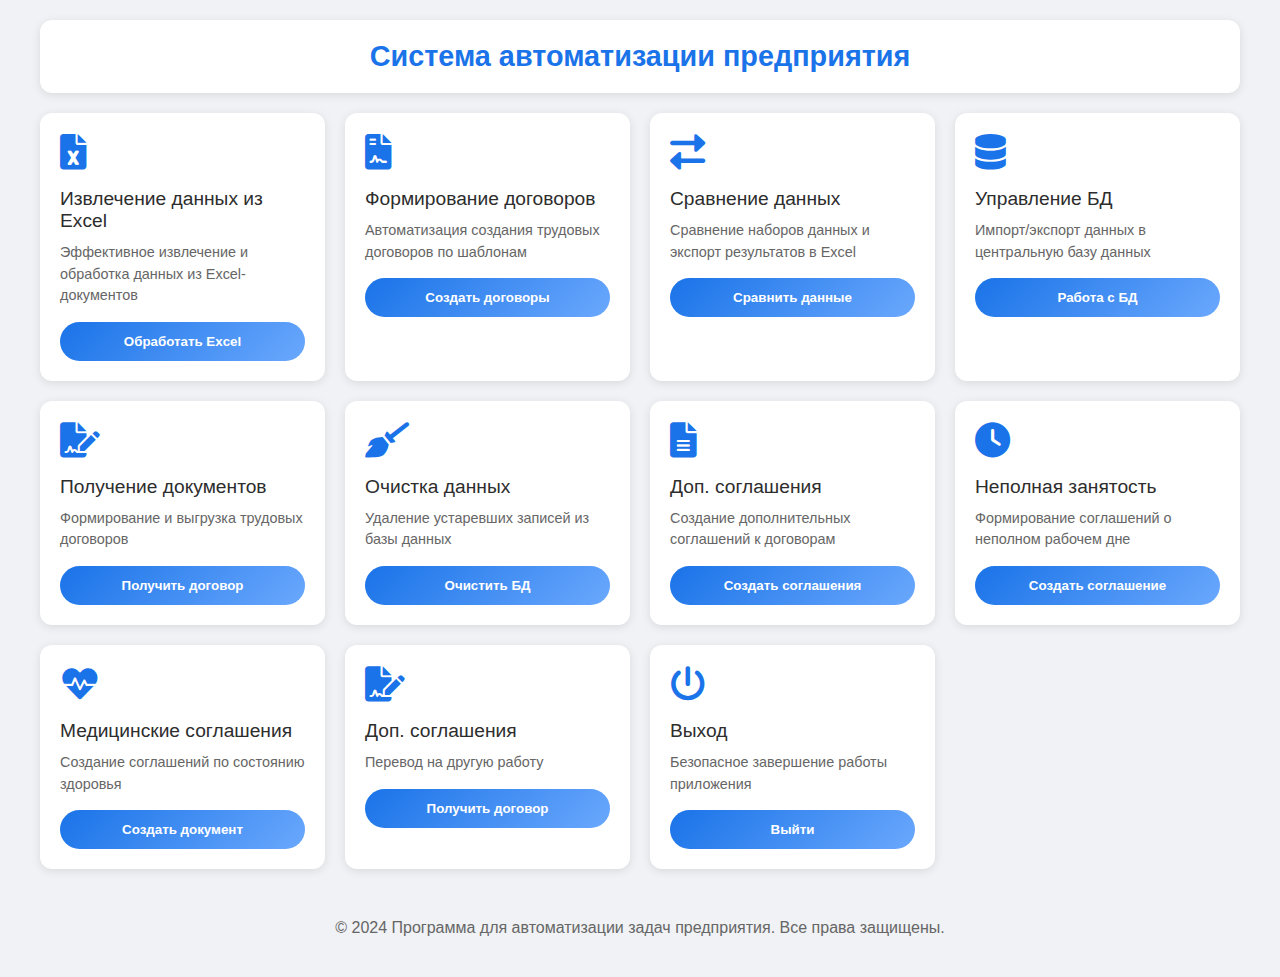
==== templates/index.html @ 702b6a16 "Рефакторинг проекта." ====
<!DOCTYPE html>
<html lang="ru">
<head>
    <meta charset="UTF-8">
    <meta name="viewport" content="width=device-width, initial-scale=1.0">
    <title>Программа для автоматизации задач предприятия</title>
    <link rel="stylesheet" href="https://cdnjs.cloudflare.com/ajax/libs/font-awesome/6.0.0/css/all.min.css">
    <style>
        body {
            font-family: 'Segoe UI', Tahoma, Geneva, Verdana, sans-serif;
            margin: 0;
            padding: 20px;
            background-color: #f0f2f5;
            color: #333;
            min-height: 100vh;
        }

        .app-container {
            max-width: 1200px;
            margin: 0 auto;
        }

        header {
            background: white;
            padding: 20px;
            border-radius: 12px;
            box-shadow: 0 2px 10px rgba(0,0,0,0.1);
            margin-bottom: 20px;
        }

        h1 {
            color: #1a73e8;
            font-size: 1.8em;
            margin: 0;
            text-align: center;
        }

        .grid-container {
            display: grid;
            grid-template-columns: repeat(auto-fit, minmax(280px, 1fr));
            gap: 20px;
        }

        .feature-card {
            background: white;
            border-radius: 12px;
            padding: 20px;
            box-shadow: 0 2px 10px rgba(0,0,0,0.1);
            transition: transform 0.2s;
        }

        .feature-card:hover {
            transform: translateY(-5px);
        }

        .feature-icon {
            font-size: 2.2em;
            color: #1a73e8;
            margin-bottom: 15px;
        }

        .feature-title {
            font-size: 1.2em;
            color: #2d2d2d;
            margin: 10px 0;
        }

        .feature-description {
            color: #666;
            font-size: 0.9em;
            line-height: 1.5;
        }

        .action-button {
            width: 100%;
            padding: 12px;
            background: linear-gradient(135deg, #1a73e8, #6aa8fd);
            border: none;
            border-radius: 25px;
            color: white;
            font-weight: 600;
            cursor: pointer;
            transition: 0.3s;
            margin-top: 15px;
        }

        .action-button:hover {
            background: linear-gradient(135deg, #1557b0, #4a8df7);
        }

        footer {
            text-align: center;
            margin-top: 30px;
            padding: 20px;
            color: #666;
        }

        @media (max-width: 768px) {
            h1 {
                font-size: 1.5em;
            }

            .feature-card {
                padding: 15px;
            }

            .action-button {
                padding: 10px;
                font-size: 0.9em;
            }
        }
    </style>
</head>
<body>
<div class="app-container">
    <header>
        <h1>Система автоматизации предприятия</h1>
    </header>

    <div class="grid-container">
        <div class="feature-card">
            <div class="feature-icon"><i class="fas fa-file-excel"></i></div>
            <div class="feature-title">Извлечение данных из Excel</div>
            <div class="feature-description">Эффективное извлечение и обработка данных из Excel-документов</div>
            <button class="action-button" onclick="handleAction(1)">Обработать Excel</button>
        </div>

        <div class="feature-card">
            <div class="feature-icon"><i class="fas fa-file-contract"></i></div>
            <div class="feature-title">Формирование договоров</div>
            <div class="feature-description">Автоматизация создания трудовых договоров по шаблонам</div>
            <button class="action-button" onclick="handleAction(2)">Создать договоры</button>
        </div>

        <div class="feature-card">
            <div class="feature-icon"><i class="fas fa-exchange-alt"></i></div>
            <div class="feature-title">Сравнение данных</div>
            <div class="feature-description">Сравнение наборов данных и экспорт результатов в Excel</div>
            <button class="action-button" onclick="handleAction(3)">Сравнить данные</button>
        </div>

        <div class="feature-card">
            <div class="feature-icon"><i class="fas fa-database"></i></div>
            <div class="feature-title">Управление БД</div>
            <div class="feature-description">Импорт/экспорт данных в центральную базу данных</div>
            <button class="action-button" onclick="location.href='/import_excel_form'">Работа с БД</button>
        </div>

        <div class="feature-card">
            <div class="feature-icon"><i class="fas fa-file-signature"></i></div>
            <div class="feature-title">Получение документов</div>
            <div class="feature-description">Формирование и выгрузка трудовых договоров</div>
            <button class="action-button" onclick="handleAction(5)">Получить договор</button>
        </div>

        <div class="feature-card">
            <div class="feature-icon"><i class="fas fa-broom"></i></div>
            <div class="feature-title">Очистка данных</div>
            <div class="feature-description">Удаление устаревших записей из базы данных</div>
            <button class="action-button" onclick="handleAction(7)">Очистить БД</button>
        </div>

        <div class="feature-card">
            <div class="feature-icon"><i class="fas fa-file-alt"></i></div>
            <div class="feature-title">Доп. соглашения</div>
            <div class="feature-description">Создание дополнительных соглашений к договорам</div>
            <button class="action-button" onclick="handleAction(8)">Создать соглашения</button>
        </div>

        <div class="feature-card">
            <div class="feature-icon"><i class="fas fa-clock"></i></div>
            <div class="feature-title">Неполная занятость</div>
            <div class="feature-description">Формирование соглашений о неполном рабочем дне</div>
            <button class="action-button" onclick="handleAction(9)">Создать соглашение</button>
        </div>

        <div class="feature-card">
            <div class="feature-icon"><i class="fas fa-heartbeat"></i></div>
            <div class="feature-title">Медицинские соглашения</div>
            <div class="feature-description">Создание соглашений по состоянию здоровья</div>
            <button class="action-button" onclick="handleAction(10)">Создать документ</button>
        </div>

        <!--Дополнительное соглашение перевод на другую работу-->
        <div class="feature-card">
            <div class="feature-icon"><i class="fas fa-file-signature"></i></div>
            <div class="feature-title">Доп. соглашения</div>
            <div class="feature-description">Перевод на другую работу</div>
            <button class="action-button" onclick="handleAction(11)">Получить договор</button>
        </div>

        <!--Закрыть программу-->
        <div class="feature-card">
            <div class="feature-icon"><i class="fas fa-power-off"></i></div>
            <div class="feature-title">Выход</div>
            <div class="feature-description">Безопасное завершение работы приложения</div>
            <button class="action-button" onclick="handleAction(6)">Выйти</button>
        </div>
    </div>

    <footer>
        © 2024 Программа для автоматизации задач предприятия. Все права защищены.
    </footer>
</div>

<script>
    async function handleAction(actionId) {
        try {
            const response = await fetch('/action', {
                method: 'POST',
                headers: {
                    'Content-Type': 'application/x-www-form-urlencoded',
                },
                body: `user_input=${actionId}`,
            });

            if (!response.ok) {
                throw new Error(`Ошибка: ${response.status}`);
            }

            // После успешного выполнения можно перенаправить или показать сообщение
            window.location.href = '/'; // Перезагрузка страницы после действия
        } catch (error) {
            console.error('Ошибка при выполнении действия:', error);
            alert('Произошла ошибка при выполнении действия!');
        }
    }
</script>
</body>
</html>
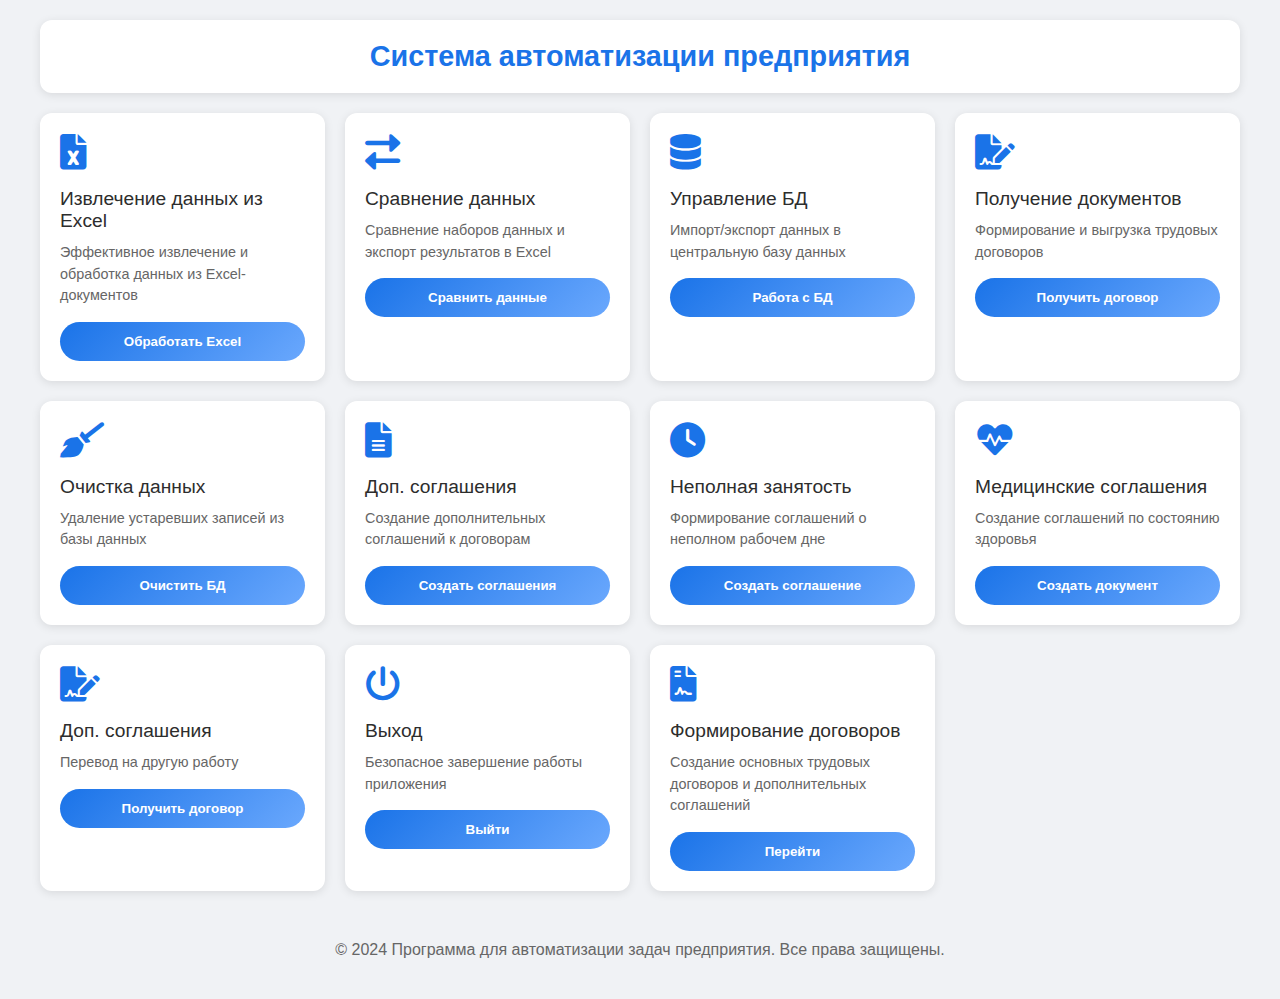
==== commit dd5eea46: "Формирование отдельной страницы, для формирования трудовых договоров." ====
--- a/templates/index.html
+++ b/templates/index.html
@@ -125,12 +125,12 @@
             <button class="action-button" onclick="handleAction(1)">Обработать Excel</button>
         </div>
 
-        <div class="feature-card">
-            <div class="feature-icon"><i class="fas fa-file-contract"></i></div>
-            <div class="feature-title">Формирование договоров</div>
-            <div class="feature-description">Автоматизация создания трудовых договоров по шаблонам</div>
-            <button class="action-button" onclick="handleAction(2)">Создать договоры</button>
-        </div>
+<!--        <div class="feature-card">-->
+<!--            <div class="feature-icon"><i class="fas fa-file-contract"></i></div>-->
+<!--            <div class="feature-title">Формирование договоров</div>-->
+<!--            <div class="feature-description">Автоматизация создания трудовых договоров по шаблонам</div>-->
+<!--            <button class="action-button" onclick="handleAction(2)">Создать договоры</button>-->
+<!--        </div>-->
 
         <div class="feature-card">
             <div class="feature-icon"><i class="fas fa-exchange-alt"></i></div>
@@ -143,7 +143,7 @@
             <div class="feature-icon"><i class="fas fa-database"></i></div>
             <div class="feature-title">Управление БД</div>
             <div class="feature-description">Импорт/экспорт данных в центральную базу данных</div>
-            <button class="action-button" onclick="location.href='/import_excel_form'">Работа с БД</button>
+            <button class="action-button" onclick="location.href='/import_excel'">Работа с БД</button>
         </div>
 
         <div class="feature-card">
@@ -196,7 +196,16 @@
             <div class="feature-description">Безопасное завершение работы приложения</div>
             <button class="action-button" onclick="handleAction(6)">Выйти</button>
         </div>
+
+       <div class="feature-card">
+    <div class="feature-icon"><i class="fas fa-file-contract"></i></div>
+    <div class="feature-title">Формирование договоров</div>
+    <div class="feature-description">Создание основных трудовых договоров и дополнительных соглашений</div>
+    <button class="action-button" onclick="handleAction(12)">Перейти</button>
+</div>
+
     </div>
+
 
     <footer>
         © 2024 Программа для автоматизации задач предприятия. Все права защищены.
@@ -214,15 +223,16 @@
                 body: `user_input=${actionId}`,
             });
 
-            if (!response.ok) {
-                throw new Error(`Ошибка: ${response.status}`);
-            }
-
-            // После успешного выполнения можно перенаправить или показать сообщение
-            window.location.href = '/'; // Перезагрузка страницы после действия
+            if (response.ok) {
+                // Если сервер вернул Redirect (код 303), перенаправляем на URL из ответа
+                const url = response.url;
+                window.location.href = url;
+            } else {
+                alert('Ошибка при выполнении действия!');
+            }
         } catch (error) {
-            console.error('Ошибка при выполнении действия:', error);
-            alert('Произошла ошибка при выполнении действия!');
+            console.error('Ошибка:', error);
+            alert('Произошла ошибка!');
         }
     }
 </script>
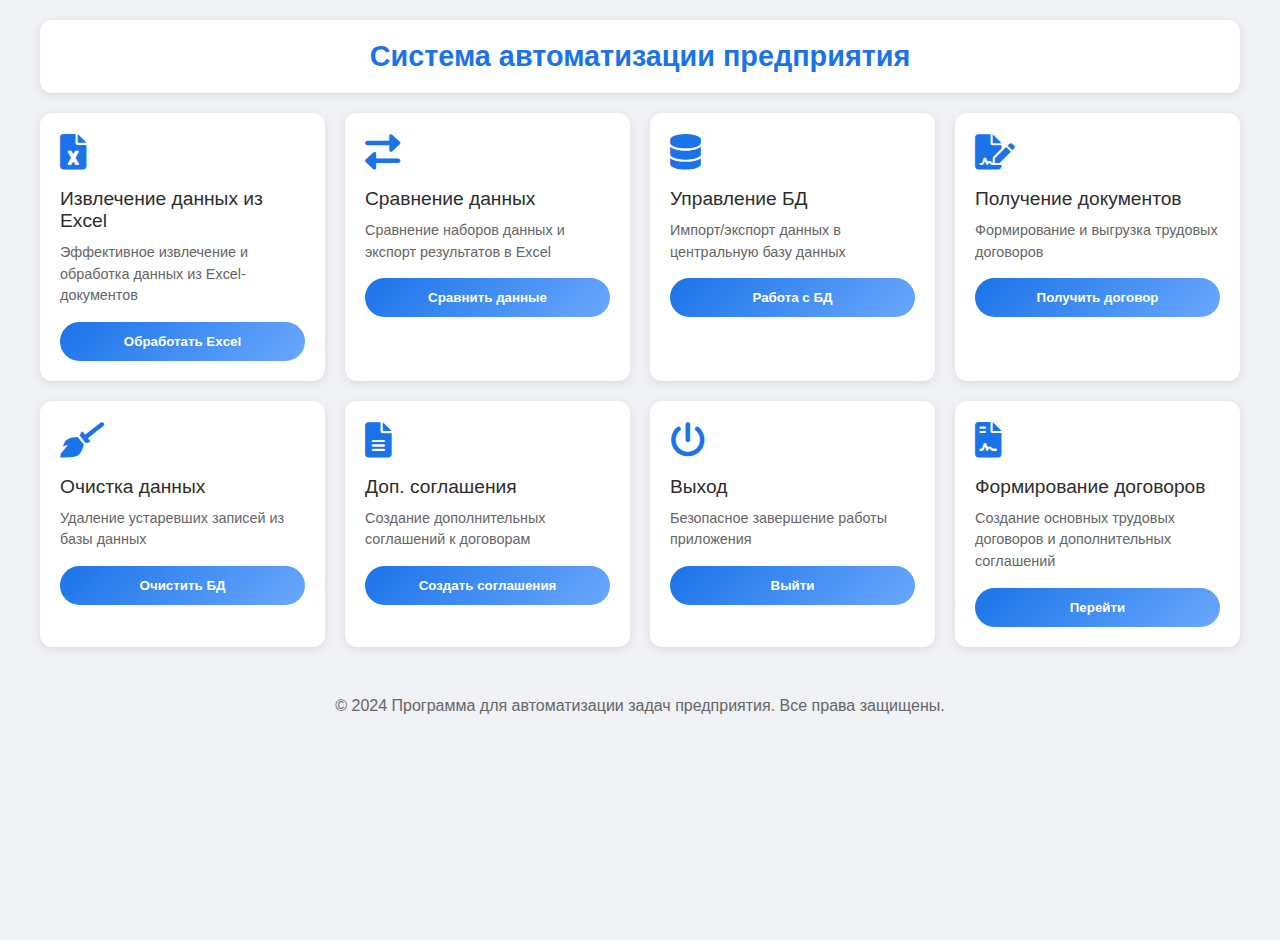
==== commit 36243b3b: "Рефакторинг кода." ====
--- a/templates/index.html
+++ b/templates/index.html
@@ -125,13 +125,6 @@
             <button class="action-button" onclick="handleAction(1)">Обработать Excel</button>
         </div>
 
-<!--        <div class="feature-card">-->
-<!--            <div class="feature-icon"><i class="fas fa-file-contract"></i></div>-->
-<!--            <div class="feature-title">Формирование договоров</div>-->
-<!--            <div class="feature-description">Автоматизация создания трудовых договоров по шаблонам</div>-->
-<!--            <button class="action-button" onclick="handleAction(2)">Создать договоры</button>-->
-<!--        </div>-->
-
         <div class="feature-card">
             <div class="feature-icon"><i class="fas fa-exchange-alt"></i></div>
             <div class="feature-title">Сравнение данных</div>
@@ -167,28 +160,6 @@
             <button class="action-button" onclick="handleAction(8)">Создать соглашения</button>
         </div>
 
-        <div class="feature-card">
-            <div class="feature-icon"><i class="fas fa-clock"></i></div>
-            <div class="feature-title">Неполная занятость</div>
-            <div class="feature-description">Формирование соглашений о неполном рабочем дне</div>
-            <button class="action-button" onclick="handleAction(9)">Создать соглашение</button>
-        </div>
-
-        <div class="feature-card">
-            <div class="feature-icon"><i class="fas fa-heartbeat"></i></div>
-            <div class="feature-title">Медицинские соглашения</div>
-            <div class="feature-description">Создание соглашений по состоянию здоровья</div>
-            <button class="action-button" onclick="handleAction(10)">Создать документ</button>
-        </div>
-
-        <!--Дополнительное соглашение перевод на другую работу-->
-        <div class="feature-card">
-            <div class="feature-icon"><i class="fas fa-file-signature"></i></div>
-            <div class="feature-title">Доп. соглашения</div>
-            <div class="feature-description">Перевод на другую работу</div>
-            <button class="action-button" onclick="handleAction(11)">Получить договор</button>
-        </div>
-
         <!--Закрыть программу-->
         <div class="feature-card">
             <div class="feature-icon"><i class="fas fa-power-off"></i></div>
@@ -197,12 +168,12 @@
             <button class="action-button" onclick="handleAction(6)">Выйти</button>
         </div>
 
-       <div class="feature-card">
-    <div class="feature-icon"><i class="fas fa-file-contract"></i></div>
-    <div class="feature-title">Формирование договоров</div>
-    <div class="feature-description">Создание основных трудовых договоров и дополнительных соглашений</div>
-    <button class="action-button" onclick="handleAction(12)">Перейти</button>
-</div>
+        <div class="feature-card">
+            <div class="feature-icon"><i class="fas fa-file-contract"></i></div>
+            <div class="feature-title">Формирование договоров</div>
+            <div class="feature-description">Создание основных трудовых договоров и дополнительных соглашений</div>
+            <button class="action-button" onclick="handleAction(12)">Перейти</button>
+        </div>
 
     </div>
 
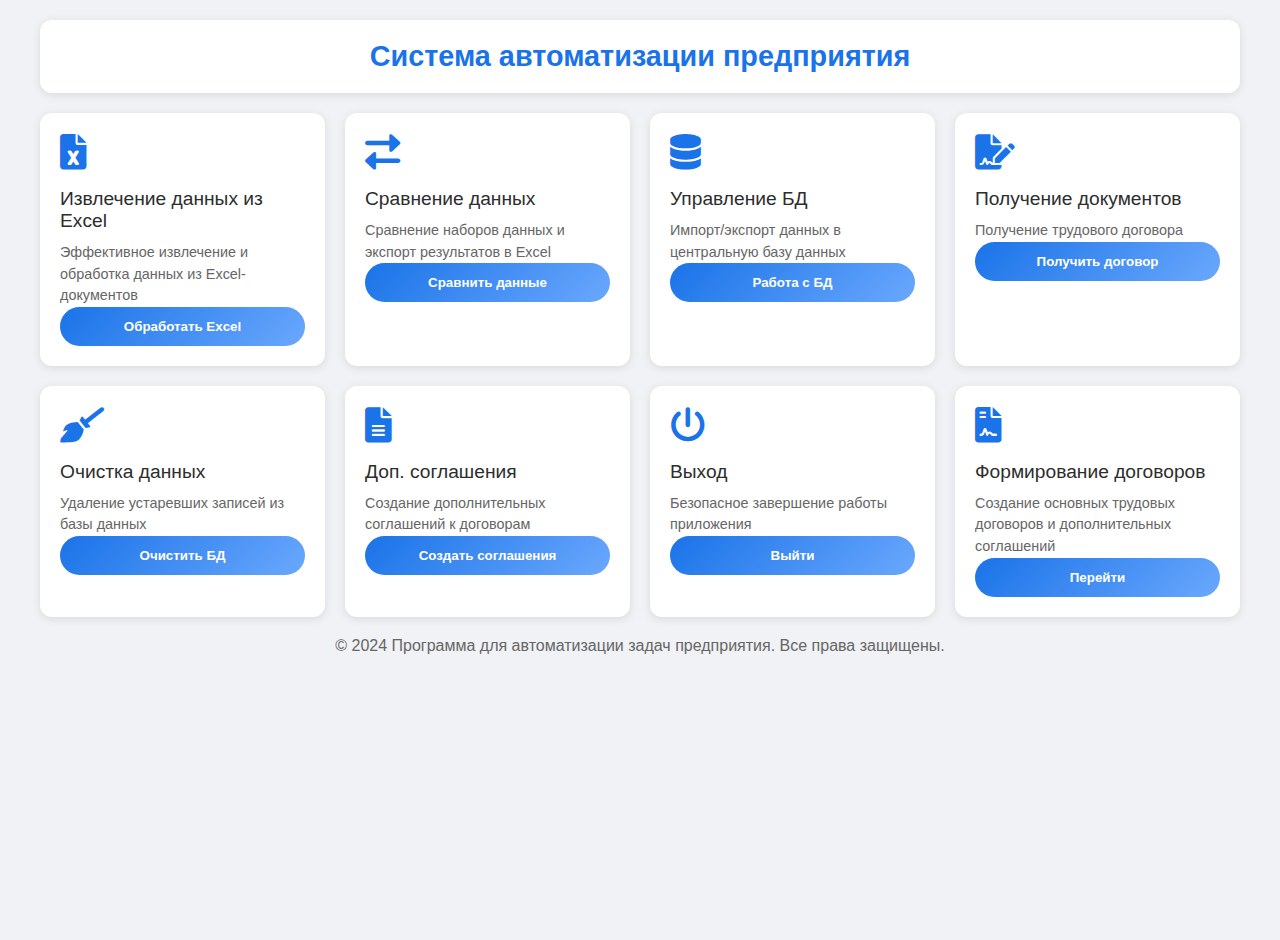
==== commit 9278e7cc: "Рефакторинг кода." ====
--- a/templates/index.html
+++ b/templates/index.html
@@ -5,111 +5,7 @@
     <meta name="viewport" content="width=device-width, initial-scale=1.0">
     <title>Программа для автоматизации задач предприятия</title>
     <link rel="stylesheet" href="https://cdnjs.cloudflare.com/ajax/libs/font-awesome/6.0.0/css/all.min.css">
-    <style>
-        body {
-            font-family: 'Segoe UI', Tahoma, Geneva, Verdana, sans-serif;
-            margin: 0;
-            padding: 20px;
-            background-color: #f0f2f5;
-            color: #333;
-            min-height: 100vh;
-        }
-
-        .app-container {
-            max-width: 1200px;
-            margin: 0 auto;
-        }
-
-        header {
-            background: white;
-            padding: 20px;
-            border-radius: 12px;
-            box-shadow: 0 2px 10px rgba(0,0,0,0.1);
-            margin-bottom: 20px;
-        }
-
-        h1 {
-            color: #1a73e8;
-            font-size: 1.8em;
-            margin: 0;
-            text-align: center;
-        }
-
-        .grid-container {
-            display: grid;
-            grid-template-columns: repeat(auto-fit, minmax(280px, 1fr));
-            gap: 20px;
-        }
-
-        .feature-card {
-            background: white;
-            border-radius: 12px;
-            padding: 20px;
-            box-shadow: 0 2px 10px rgba(0,0,0,0.1);
-            transition: transform 0.2s;
-        }
-
-        .feature-card:hover {
-            transform: translateY(-5px);
-        }
-
-        .feature-icon {
-            font-size: 2.2em;
-            color: #1a73e8;
-            margin-bottom: 15px;
-        }
-
-        .feature-title {
-            font-size: 1.2em;
-            color: #2d2d2d;
-            margin: 10px 0;
-        }
-
-        .feature-description {
-            color: #666;
-            font-size: 0.9em;
-            line-height: 1.5;
-        }
-
-        .action-button {
-            width: 100%;
-            padding: 12px;
-            background: linear-gradient(135deg, #1a73e8, #6aa8fd);
-            border: none;
-            border-radius: 25px;
-            color: white;
-            font-weight: 600;
-            cursor: pointer;
-            transition: 0.3s;
-            margin-top: 15px;
-        }
-
-        .action-button:hover {
-            background: linear-gradient(135deg, #1557b0, #4a8df7);
-        }
-
-        footer {
-            text-align: center;
-            margin-top: 30px;
-            padding: 20px;
-            color: #666;
-        }
-
-        @media (max-width: 768px) {
-            h1 {
-                font-size: 1.5em;
-            }
-
-            .feature-card {
-                padding: 15px;
-            }
-
-            .action-button {
-                padding: 10px;
-                font-size: 0.9em;
-            }
-        }
-    </style>
+    <link rel="stylesheet" href="/static/styles.css"> <!-- Стиль проекта -->
 </head>
 <body>
 <div class="app-container">
@@ -142,7 +38,7 @@
         <div class="feature-card">
             <div class="feature-icon"><i class="fas fa-file-signature"></i></div>
             <div class="feature-title">Получение документов</div>
-            <div class="feature-description">Формирование и выгрузка трудовых договоров</div>
+            <div class="feature-description">Получение трудового договора</div>
             <button class="action-button" onclick="handleAction(5)">Получить договор</button>
         </div>
 
@@ -177,35 +73,11 @@
 
     </div>
 
-
     <footer>
         © 2024 Программа для автоматизации задач предприятия. Все права защищены.
     </footer>
 </div>
 
-<script>
-    async function handleAction(actionId) {
-        try {
-            const response = await fetch('/action', {
-                method: 'POST',
-                headers: {
-                    'Content-Type': 'application/x-www-form-urlencoded',
-                },
-                body: `user_input=${actionId}`,
-            });
-
-            if (response.ok) {
-                // Если сервер вернул Redirect (код 303), перенаправляем на URL из ответа
-                const url = response.url;
-                window.location.href = url;
-            } else {
-                alert('Ошибка при выполнении действия!');
-            }
-        } catch (error) {
-            console.error('Ошибка:', error);
-            alert('Произошла ошибка!');
-        }
-    }
-</script>
+<script src="/static/script.js"></script> <!-- Скрипт для обработки действий -->
 </body>
 </html>--- a/static/styles.css
+++ b/static/styles.css
@@ -0,0 +1,153 @@
+/* Переменные CSS */
+:root {
+    --primary-color: #1a73e8;
+    --secondary-color: #6c757d;
+    --background: #f0f2f5;
+    --text-color: #333;
+    --box-shadow: 0 2px 10px rgba(0, 0, 0, 0.1);
+    --transition-speed: 0.3s;
+    --button-radius: 25px;
+    --button-padding: 12px;
+}
+
+/* Основные стили */
+body {
+    font-family: 'Segoe UI', Tahoma, Geneva, Verdana, sans-serif;
+    margin: 0;
+    padding: 20px;
+    background-color: var(--background);
+    color: var(--text-color);
+    min-height: 100vh;
+}
+
+.app-container {
+    max-width: 1200px;
+    margin: 0 auto;
+}
+
+header {
+    background: white;
+    padding: 20px;
+    border-radius: 12px;
+    box-shadow: var(--box-shadow);
+    margin-bottom: 20px;
+}
+
+h1 {
+    color: var(--primary-color);
+    font-size: 1.8em;
+    margin: 0;
+    text-align: center;
+}
+
+/* Сетка */
+.grid-container {
+    display: grid;
+    grid-template-columns: repeat(auto-fit, minmax(280px, 1fr));
+    gap: 20px;
+}
+
+/* Карточки функций */
+.feature-card {
+    background: white;
+    border-radius: 12px;
+    padding: 20px;
+    box-shadow: var(--box-shadow);
+    transition: transform 0.2s;
+}
+
+.feature-card:hover {
+    transform: translateY(-5px);
+}
+
+.feature-icon {
+    font-size: 2.2em;
+    color: var(--primary-color);
+    margin-bottom: 15px;
+}
+
+.feature-title {
+    font-size: 1.2em;
+    color: #2d2d2d;
+    margin: 10px 0;
+}
+
+.feature-description {
+    color: #666;
+    font-size: 0.9em;
+    line-height: 1.5;
+}
+
+/* Формы */
+fieldset {
+    border: none;
+    padding: 20px;
+    background: white;
+    border-radius: 12px;
+    box-shadow: var(--box-shadow);
+    margin-bottom: 20px;
+}
+
+.form-group {
+    margin-bottom: 15px;
+}
+
+.form-group label {
+    display: block;
+    margin-bottom: 5px;
+    color: var(--text-color);
+}
+
+.form-group input {
+    width: 100%;
+    padding: 8px;
+    border: 1px solid #ddd;
+    border-radius: 5px;
+    box-sizing: border-box;
+}
+
+/* Кнопки */
+.action-button {
+    width: 100%;
+    padding: var(--button-padding);
+    background: linear-gradient(135deg, var(--primary-color), #6aa8fd);
+    border: none;
+    border-radius: var(--button-radius);
+    color: white;
+    font-weight: 600;
+    cursor: pointer;
+    transition: background var(--transition-speed);
+    text-align: center;
+    text-decoration: none; /* Для <a> */
+}
+
+.action-button:hover {
+    background: linear-gradient(135deg, #1557b0, #4a8df7);
+}
+
+.action-button.secondary {
+    width: 100%; /* Растягиваем на всю ширину */
+    background: linear-gradient(135deg, var(--secondary-color), #495057);
+    padding: 12px 30px;
+    display: inline-block;
+}
+
+.action-button.secondary:hover {
+    background: linear-gradient(135deg, #5a6268, #343a40);
+}
+
+/* Контейнеры кнопок */
+.buttons-container {
+    margin: 15px 0; /* Единый отступ для всех контейнеров */
+}
+
+.buttons-container.secondary {
+    text-align: center; /* Центрирование кнопки */
+}
+
+/* Футер */
+footer {
+    text-align: center;
+    margin-top: 20px;
+    color: #666;
+}